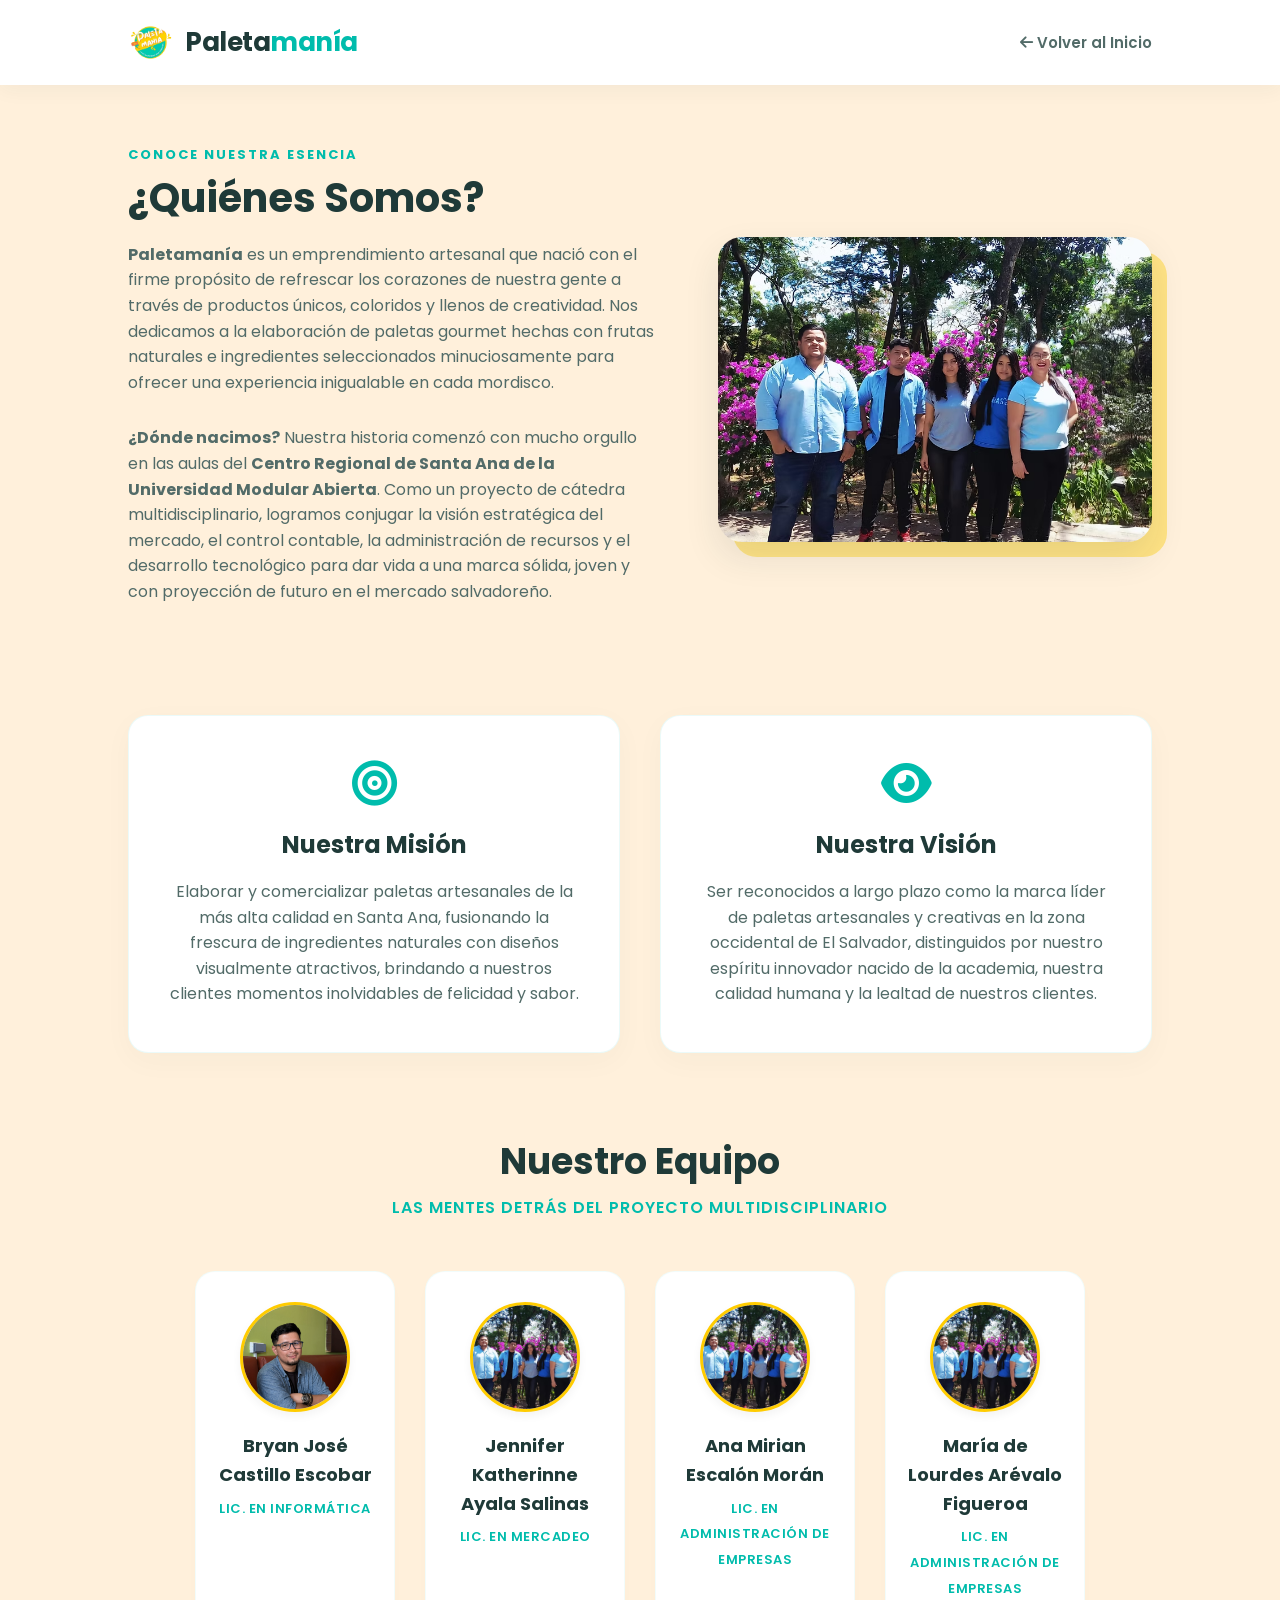
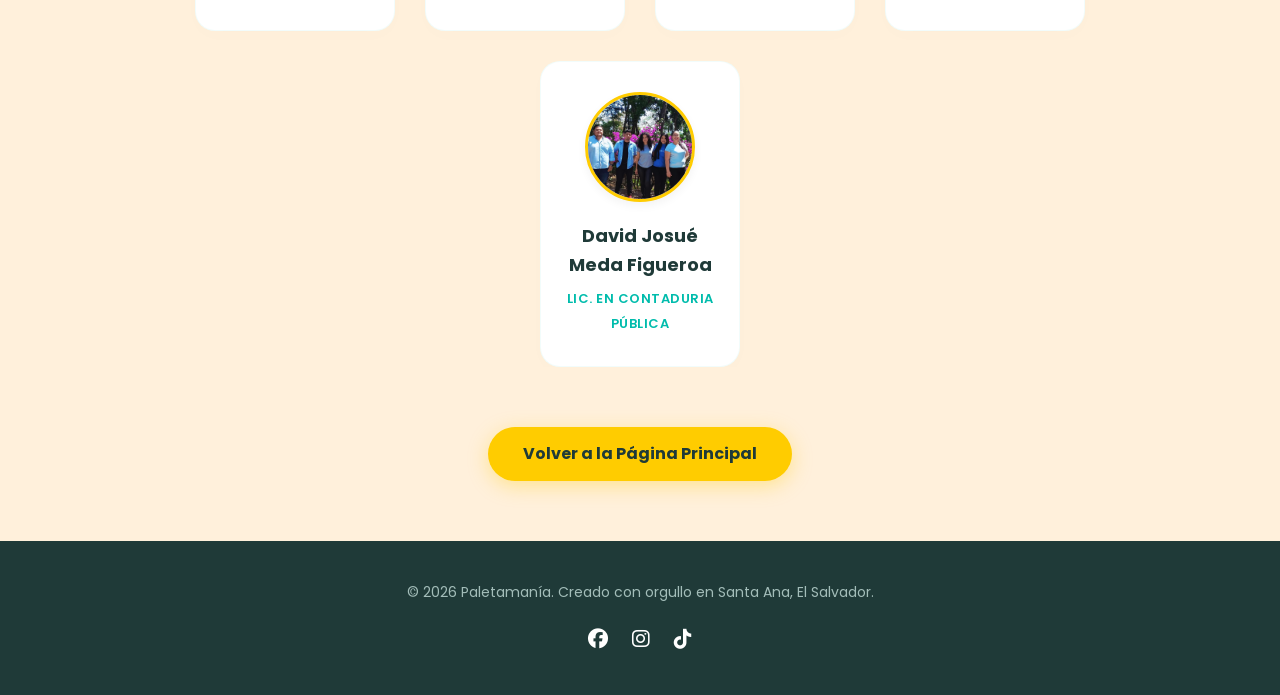
==== nosotros.html @ a0f59397 "Update nosotros.html" ====
<!DOCTYPE html>
<html lang="es">
<head>
    <meta charset="UTF-8">
    <meta name="viewport" content="width=device-width, initial-scale=1.0">
    <title>Quiénes Somos | Paletamanía</title>
    
    <link rel="stylesheet" href="css/estilo.css">
    
    <link rel="stylesheet" href="https://cdnjs.cloudflare.com/ajax/libs/font-awesome/6.4.0/css/all.min.css">
    
    <link href="https://fonts.googleapis.com/css2?family=Poppins:wght@300;400;600;700&display=swap" rel="stylesheet">

    <style>
        .espacio-superior {
            padding-top: 40px;
        }
        .seccion-interna {
            padding: 60px 10%;
        }
        .bloque-historia {
            display: flex;
            align-items: center;
            justify-content: space-between;
            gap: 60px;
            max-width: 1200px;
            margin: 0 auto 80px auto;
        }
        .contenedor-mision-vision {
            display: grid;
            grid-template-columns: repeat(auto-fit, minmax(320px, 1fr));
            gap: 40px;
            margin-bottom: 80px;
        }
        .tarjeta-mv {
            background-color: var(--tarjetas-bg);
            padding: 45px 35px;
            border-radius: 20px;
            text-align: center;
            border: 1px solid rgba(0, 188, 172, 0.08);
            box-shadow: 0 8px 30px rgba(31, 58, 56, 0.03);
        }
        .tarjeta-mv i {
            font-size: 45px;
            color: var(--principal);
            margin-bottom: 20px;
        }
        .tarjeta-mv h3 {
            font-size: 24px;
            color: var(--texto);
            margin-bottom: 15px;
            font-weight: 700;
        }
        
        /* --- ESTILOS MODIFICADOS: EQUIPO EN UNA SOLA FILA --- */
        .contenedor-equipo {
            display: flex;
            flex-direction: row;
            justify-content: center;
            gap: 30px;
            margin-top: 40px;
            overflow-x: auto;
            flex-wrap: wrap;
        }
        
        .tarjeta-miembro {
            background-color: var(--tarjetas-bg);
            border-radius: 20px;
            padding: 30px 20px;
            text-align: center;
            border: 1px solid rgba(0, 188, 172, 0.05);
            box-shadow: 0 5px 20px rgba(0,0,0,0.01);
            flex: 0 0 auto;
            min-width: 200px;
            width: calc(20% - 24px);
        }
        
        .avatar-miembro {
            width: 110px;
            height: 110px;
            border-radius: 50%;
            background-color: var(--fondo);
            margin: 0 auto 20px auto;
            overflow: hidden;
            display: flex;
            align-items: center;
            justify-content: center;
            border: 3px solid var(--secundario);
            box-shadow: 0 4px 10px rgba(0, 0, 0, 0.05);
        }

        .avatar-miembro img {
            width: 100%;
            height: 100%;
            object-fit: cover;
            display: block;
        }
        
        .tarjeta-miembro h4 {
            font-size: 18px;
            color: var(--texto);
            margin-bottom: 5px;
            font-weight: 700;
        }
        
        .tarjeta-miembro span {
            font-size: 13px;
            color: var(--principal);
            font-weight: 600;
            text-transform: uppercase;
            letter-spacing: 0.5px;
        }
        
        @media (max-width: 1200px) {
            .tarjeta-miembro {
                width: calc(25% - 22.5px);
            }
        }
        
        @media (max-width: 992px) {
            .bloque-historia {
                flex-direction: column-reverse;
                gap: 40px;
            }
            .bloque-historia .nosotros-contenido h2,
            .bloque-historia .descripcion-nosotros {
                text-align: center;
            }
            
            .tarjeta-miembro {
                width: calc(33.333% - 20px);
            }
        }
        
        @media (max-width: 768px) {
            .tarjeta-miembro {
                width: calc(50% - 15px);
            }
        }
        
        @media (max-width: 480px) {
            .tarjeta-miembro {
                width: 100%;
            }
        }
    </style>
</head>
<body>

    <header>
        <div class="logo-contenedor">
            <img src="img/Logo_Helados_y_Paletas_Divertido_Circular_Amarillo__1_-removebg-preview.png" alt="Paletamanía Logo Mini" class="logo-img">
            <span class="logo-texto">Paleta<span>manía</span></span>
        </div>
        
        <nav>
            <a href="index.html"><i class="fa-solid fa-arrow-left"></i> Volver al Inicio</a>
        </nav>
    </header>

    <main class="seccion-interna espacio-superior">
        
        <div class="bloque-historia">
            <div class="nosotros-contenido">
                <p class="subtitulo-izq">Conoce nuestra esencia</p>
                <h2>¿Quiénes Somos?</h2>
                <p class="descripcion-nosotros">
                    <strong>Paletamanía</strong> es un emprendimiento artesanal que nació con el firme propósito de refrescar los corazones de nuestra gente a través de productos únicos, coloridos y llenos de creatividad. Nos dedicamos a la elaboración de paletas gourmet hechas con frutas naturales e ingredientes seleccionados minuciosamente para ofrecer una experiencia inigualable en cada mordisco.
                </p>
                <p class="descripcion-nosotros">
                    <strong>¿Dónde nacimos?</strong> Nuestra historia comenzó con mucho orgullo en las aulas del <strong>Centro Regional de Santa Ana de la Universidad Modular Abierta</strong>. Como un proyecto de cátedra multidisciplinario, logramos conjugar la visión estratégica del mercado, el control contable, la administración de recursos y el desarrollo tecnológico para dar vida a una marca sólida, joven y con proyección de futuro en el mercado salvadoreño.
                </p>
            </div>
            
            <div class="nosotros-imagen-wrapper">
                <div class="decoracion-fondo"></div>
                <img src="img/grupo.png" alt="Equipo Multidisciplinario Paletamanía" class="foto-equipo">
            </div>
        </div>

        <div class="contenedor-mision-vision">
            <div class="tarjeta-mv">
                <i class="fa-solid fa-bullseye"></i>
                <h3>Nuestra Misión</h3>
                <p class="descripcion-nosotros" style="text-align: center; margin-bottom: 0;">
                    Elaborar y comercializar paletas artesanales de la más alta calidad en Santa Ana, fusionando la frescura de ingredientes naturales con diseños visualmente atractivos, brindando a nuestros clientes momentos inolvidables de felicidad y sabor.
                </p>
            </div>

            <div class="tarjeta-mv">
                <i class="fa-solid fa-eye"></i>
                <h3>Nuestra Visión</h3>
                <p class="descripcion-nosotros" style="text-align: center; margin-bottom: 0;">
                    Ser reconocidos a largo plazo como la marca líder de paletas artesanales y creativas en la zona occidental de El Salvador, distinguidos por nuestro espíritu innovador nacido de la academia, nuestra calidad humana y la lealtad de nuestros clientes.
                </p>
            </div>
        </div>

        <section style="margin-bottom: 40px;">
            <h2>Nuestro Equipo</h2>
            <p class="subtitulo">Las mentes detrás del proyecto multidisciplinario</p>

            <div class="contenedor-equipo">
                <div class="tarjeta-miembro">
                    <div class="avatar-miembro">
                        <img src="img/bryan.jpg" alt="Nombre Miembro 1">
                    </div>
                    <h4>Bryan José Castillo Escobar</h4>
                    <span>Lic. en Informática</span>
                </div>

                <div class="tarjeta-miembro">
                    <div class="avatar-miembro">
                       <img src="img/grupo.png" alt="Nombre Miembro 2">
                    </div>
                    <h4>Jennifer Katherinne Ayala Salinas</h4>
                    <span>Lic. en Mercadeo</span>
                </div>

                <div class="tarjeta-miembro">
                    <div class="avatar-miembro">
                        <img src="img/grupo.png" alt="Nombre Miembro 3">
                    </div>
                    <h4>Ana Mirian Escalón Morán</h4>
                    <span>Lic. en Administración de empresas</span>
                </div>

                <div class="tarjeta-miembro">
                    <div class="avatar-miembro">
                      <img src="img/grupo.png" alt="Nombre Miembro 4">
                    </div>
                    <h4>María de Lourdes Arévalo Figueroa</h4>
                    <span>Lic. en Administración de empresas</span>
                </div>

                <div class="tarjeta-miembro">
                    <div class="avatar-miembro">
                        <img src="img/grupo.png" alt="Nombre Miembro 5">
                    </div>
                    <h4>David Josué Meda Figueroa</h4>
                    <span>Lic. en Contaduria pública</span>
                </div>
            </div>
           
        </section>

        <div class="bloque-boton-centrado" style="margin-top: 60px;">
            <a href="index.html" class="btn-principal">Volver a la Página Principal</a>
        </div>

    </main>

    <footer>
        <p>&copy; 2026 Paletamanía. Creado con orgullo en Santa Ana, El Salvador.</p>
        <div class="redes">
            <a href="#"><i class="fa-brands fa-facebook"></i></a>
            <a href="#"><i class="fa-brands fa-instagram"></i></a>
            <a href="#"><i class="fa-brands fa-tiktok"></i></a>
        </div>
    </footer>

</body>
</html>
---- css/estilo.css ----
/* --- Variables de Color y Reset (Inspirado en Logo Helados y Paletas Divertido Circular Amarillo (2).png) --- */
:root {
    --principal: #00bcac;         /* Turquesa/Cian vibrante del logo */
    --principal-oscuro: #009689;  /* Turquesa oscuro para efectos hover */
    --secundario: #ffcc00;        /* Amarillo sol brillante */
    --acentos: #ff7f50;           /* Coral/Salmón del palito de la paleta */
    --fondo: #fff0db;             /* Crema suave para el fondo general */
    --tarjetas-bg: #ffffff;       /* Blanco puro para los contenedores */
    --texto: #1f3a38;             /* Contraste oscuro basado en el verde azulado */
    --texto-suave: #526b68;       /* Tono intermedio para descripciones largas */
}

* {
    margin: 0;
    padding: 0;
    box-sizing: border-box;
    font-family: 'Poppins', sans-serif;
    scroll-behavior: smooth;
}

body {
    background-color: var(--fondo);
    color: var(--texto);
    line-height: 1.6;
}

/* --- Barra de Navegación --- */
header {
    display: flex;
    justify-content: space-between;
    align-items: center;
    padding: 20px 10%;
    background-color: var(--tarjetas-bg);
    position: sticky;
    top: 0;
    z-index: 1000;
    box-shadow: 0 4px 20px rgba(31, 58, 56, 0.05);
}

/* Contenedor del Logo + Texto alineados */
.logo-contenedor {
    display: flex;
    align-items: center;
    gap: 12px;
}

.logo-img {
    height: 45px;
    width: auto;
    display: block;
}

.logo-texto {
    font-size: 26px;
    font-weight: 700;
    color: var(--texto);
    letter-spacing: -0.5px;
}

.logo-texto span {
    color: var(--principal);
}

header nav a {
    margin-left: 25px;
    text-decoration: none;
    color: var(--texto-suave);
    font-weight: 600;
    font-size: 15px;
    transition: color 0.3s ease;
}

header nav a:hover {
    color: var(--principal);
}

/* --- Sección Hero (Centrado, Logo Superior e Imagen de Fondo) --- */
.hero {
    height: 90vh;
    display: flex;
    align-items: center;
    justify-content: center;
    text-align: center;
    padding: 0 20px;
    background: linear-gradient(rgba(0, 0, 0, 0.45), rgba(0, 0, 0, 0.45)), url('../img/paleta1.jpeg') no-repeat center center/cover;
}

.hero-content-centered {
    max-width: 750px;
    display: flex;
    flex-direction: column;
    align-items: center;
    animation: fadeInUp 1s ease-out;
}

.hero-logo-center {
    height: 130px; /* Incrementado ligeramente para lucir los detalles del nuevo círculo */
    width: auto;
    margin-bottom: 25px;
    filter: drop-shadow(0px 6px 12px rgba(0, 0, 0, 0.4));
}

.hero h1 {
    font-size: 52px;
    font-weight: 700;
    line-height: 1.2;
    color: #ffffff;
    margin-bottom: 20px;
    text-shadow: 0 2px 10px rgba(0, 0, 0, 0.4);
}

.hero p {
    font-size: 19px;
    color: #f5f5f5;
    margin-bottom: 35px;
    text-shadow: 0 1px 5px rgba(0, 0, 0, 0.4);
}

.btn-principal {
    display: inline-block;
    padding: 14px 35px;
    background-color: var(--secundario); /* El amarillo del logo resalta excelentemente como botón de acción */
    color: var(--texto);
    text-decoration: none;
    border-radius: 30px;
    font-weight: 700;
    box-shadow: 0 5px 20px rgba(255, 204, 0, 0.35);
    transition: all 0.3s ease;
}

.btn-principal:hover {
    background-color: var(--principal);
    color: #ffffff;
    transform: translateY(-3px);
    box-shadow: 0 8px 25px rgba(0, 188, 172, 0.4);
}

/* Animación para el Hero */
@keyframes fadeInUp {
    from {
        opacity: 0;
        transform: translateY(20px);
    }
    to {
        opacity: 1;
        transform: translateY(0);
    }
}

/* --- Títulos Globales --- */
h2 {
    text-align: center;
    font-size: 36px;
    color: var(--texto);
    margin-bottom: 5px;
    font-weight: 700;
}

.subtitulo {
    text-align: center;
    color: var(--principal);
    font-weight: 600;
    font-size: 16px;
    text-transform: uppercase;
    letter-spacing: 1px;
    margin-bottom: 50px;
}

/* --- Sección Beneficios (Creamos Historias - Con Imágenes) --- */
.beneficios {
    padding: 80px 10%;
    background-color: var(--tarjetas-bg);
}

.contenedor-tarjetas {
    display: grid;
    grid-template-columns: repeat(auto-fit, minmax(280px, 1fr));
    gap: 30px;
}

.tarjeta-beneficio {
    background-color: var(--fondo);
    padding: 40px 30px;
    border-radius: 20px;
    text-align: center;
    transition: transform 0.3s ease, box-shadow 0.3s ease;
    border: 1px solid rgba(0, 188, 172, 0.08);
    display: flex;
    flex-direction: column;
    align-items: center;
}

.tarjeta-beneficio:hover {
    transform: translateY(-10px);
    box-shadow: 0 15px 35px rgba(31, 58, 56, 0.08);
}

/* Contenedor circular para la imagen del beneficio */
.beneficio-img-wrapper {
    width: 95px;
    height: 95px;
    border-radius: 50%;
    overflow: hidden;
    margin-bottom: 20px;
    border: 3px solid var(--secundario); /* Enmarcado con el amarillo sol del logo */
    box-shadow: 0 4px 10px rgba(0, 0, 0, 0.05);
}

/* Estilo interno de la foto */
.beneficio-img {
    width: 100%;
    height: 100%;
    object-fit: cover;
    display: block;
}

.tarjeta-beneficio h3 {
    font-size: 20px;
    margin-bottom: 15px;
    color: var(--texto);
    font-weight: 700;
}

.tarjeta-beneficio p {
    color: var(--texto-suave);
    font-size: 14px;
    line-height: 1.6;
}

/* --- Sección Catálogo (Nuestras Delicias) --- */
.catalogo {
    padding: 80px 10%;
}

.contenedor-sabores {
    display: grid;
    grid-template-columns: repeat(auto-fit, minmax(280px, 1fr));
    gap: 30px;
    margin-top: 40px;
}

.sabor-card {
    background: var(--tarjetas-bg);
    border-radius: 20px;
    overflow: hidden;
    box-shadow: 0 5px 20px rgba(0, 0, 0, 0.02);
    transition: transform 0.3s ease, box-shadow 0.3s ease;
    border: 1px solid rgba(0, 0, 0, 0.02);
    display: flex;
    flex-direction: column;
}

.sabor-card:hover {
    transform: scale(1.03);
    box-shadow: 0 12px 30px rgba(0, 188, 172, 0.15);
}

.sabor-img-placeholder {
    height: 200px;
    display: flex;
    align-items: center;
    justify-content: center;
    font-size: 64px;
    border-bottom: 1px solid rgba(0, 0, 0, 0.02);
}

.sabor-info {
    padding: 25px;
    text-align: center;
}

.sabor-info h3 {
    font-size: 20px;
    color: var(--texto);
    margin-bottom: 10px;
    font-weight: 700;
}

.sabor-info p {
    color: var(--texto-suave);
    font-size: 14px;
    line-height: 1.5;
}

/* --- Sección Sobre Nosotros (Texto Izquierda, Foto Derecha e Imagen de Fondo) --- */
.sobre-nosotros {
    padding: 100px 10%;
    position: relative;
    overflow: hidden;
    background: linear-gradient(rgba(255, 240, 219, 0.9), rgba(255, 240, 219, 0.9)), url('../img/grupo.png') no-repeat center center/cover;
    display: flex;
    flex-direction: column;
    align-items: center;
}

.nosotros-contenedor-flex {
    display: flex;
    align-items: center;
    justify-content: space-between;
    gap: 60px;
    max-width: 1200px;
    margin: 0 auto;
    width: 100%;
}

.nosotros-contenido {
    flex: 1.1;
    text-align: left;
}

.subtitulo-izq {
    color: var(--principal);
    font-weight: 700;
    font-size: 13px;
    text-transform: uppercase;
    letter-spacing: 2px;
    margin-bottom: 8px;
    display: block;
    text-align: left;
}

.nosotros-contenido h2 {
    text-align: left;
    font-size: 40px;
    font-weight: 700;
    color: var(--texto);
    margin-bottom: 20px;
    line-height: 1.2;
}

.descripcion-nosotros {
    color: var(--texto-suave);
    font-size: 16px;
    margin-bottom: 30px;
    text-align: left;
}

/* Rejilla de Disciplinas */
.disciplinas-grid {
    display: grid;
    grid-template-columns: repeat(2, 1fr);
    gap: 15px;
    justify-content: start;
}

.disciplina-tag {
    display: flex;
    align-items: center;
    gap: 12px;
    background-color: var(--tarjetas-bg);
    padding: 14px 20px;
    border-radius: 12px;
    border: 1px solid rgba(0, 188, 172, 0.1);
    box-shadow: 0 4px 15px rgba(0, 0, 0, 0.02);
    transition: all 0.3s ease;
}

.disciplina-tag:hover {
    transform: translateX(5px);
    box-shadow: 0 5px 15px rgba(0, 188, 172, 0.15);
    border-color: var(--principal);
}

.disciplina-tag i {
    font-size: 18px;
    color: var(--principal);
}

.disciplina-tag span {
    font-weight: 600;
    font-size: 14px;
    color: var(--texto);
}

/* Contenedor de Imagen de Equipo */
.nosotros-imagen-wrapper {
    flex: 0.9;
    position: relative;
    display: flex;
    justify-content: center;
    align-items: center;
}

.decoracion-fondo {
    position: absolute;
    width: 100%;
    height: 100%;
    background-color: var(--secundario);
    border-radius: 24px;
    top: 15px;
    left: 15px;
    z-index: 1;
    opacity: 0.4;
}

.foto-equipo {
    width: 100%;
    max-height: 420px;
    object-fit: cover;
    border-radius: 24px;
    position: relative;
    z-index: 2;
    box-shadow: 0 15px 35px rgba(31, 58, 56, 0.1);
    transition: transform 0.4s ease;
}

.nosotros-imagen-wrapper:hover .foto-equipo {
    transform: translateY(-5px);
}

/* --- ESTILOS PARA EL BOTÓN CENTRADO EN LA SECCIÓN SOBRE NOSOTROS --- */
.bloque-boton-centrado {
    width: 100%;
    text-align: center;
    margin-top: 50px;
    position: relative;
    z-index: 10;
}

/* --- Footer --- */
footer {
    background-color: var(--texto); /* Fondo ultra oscuro sofisticado */
    color: #ffffff;
    text-align: center;
    padding: 40px 10%;
}

footer p {
    font-size: 14px;
    color: #a3bdb9;
    margin-bottom: 20px;
}

footer .redes a {
    color: #ffffff;
    font-size: 20px;
    margin: 0 10px;
    transition: all 0.3s ease;
    display: inline-block;
}

footer .redes a:hover {
    color: var(--secundario);
    transform: scale(1.2);
}

/* --- Adaptabilidad Móvil (Responsive) --- */
@media (max-width: 992px) {
    header {
        flex-direction: column;
        padding: 15px;
    }
    header nav {
        margin-top: 15px;
    }
    header nav a {
        margin: 0 10px;
        font-size: 14px;
    }
    .hero {
        height: auto;
        padding: 120px 20px;
    }
    .hero h1 {
        font-size: 36px;
    }
    .hero p {
        font-size: 16px;
    }
    .hero-logo-center {
        height: 100px;
    }
    .nosotros-contenedor-flex {
        flex-direction: column-reverse;
        gap: 40px;
    }
    .nosotros-contenido h2,
    .subtitulo-izq,
    .descripcion-nosotros {
        text-align: center;
    }
    .disciplinas-grid {
        grid-template-columns: 1fr;
    }
    .decoracion-fondo {
        display: none;
    }
    
    /* Estilos del botón centrado en versión móvil */
    .bloque-boton-centrado {
        margin-top: 40px;
    }
}
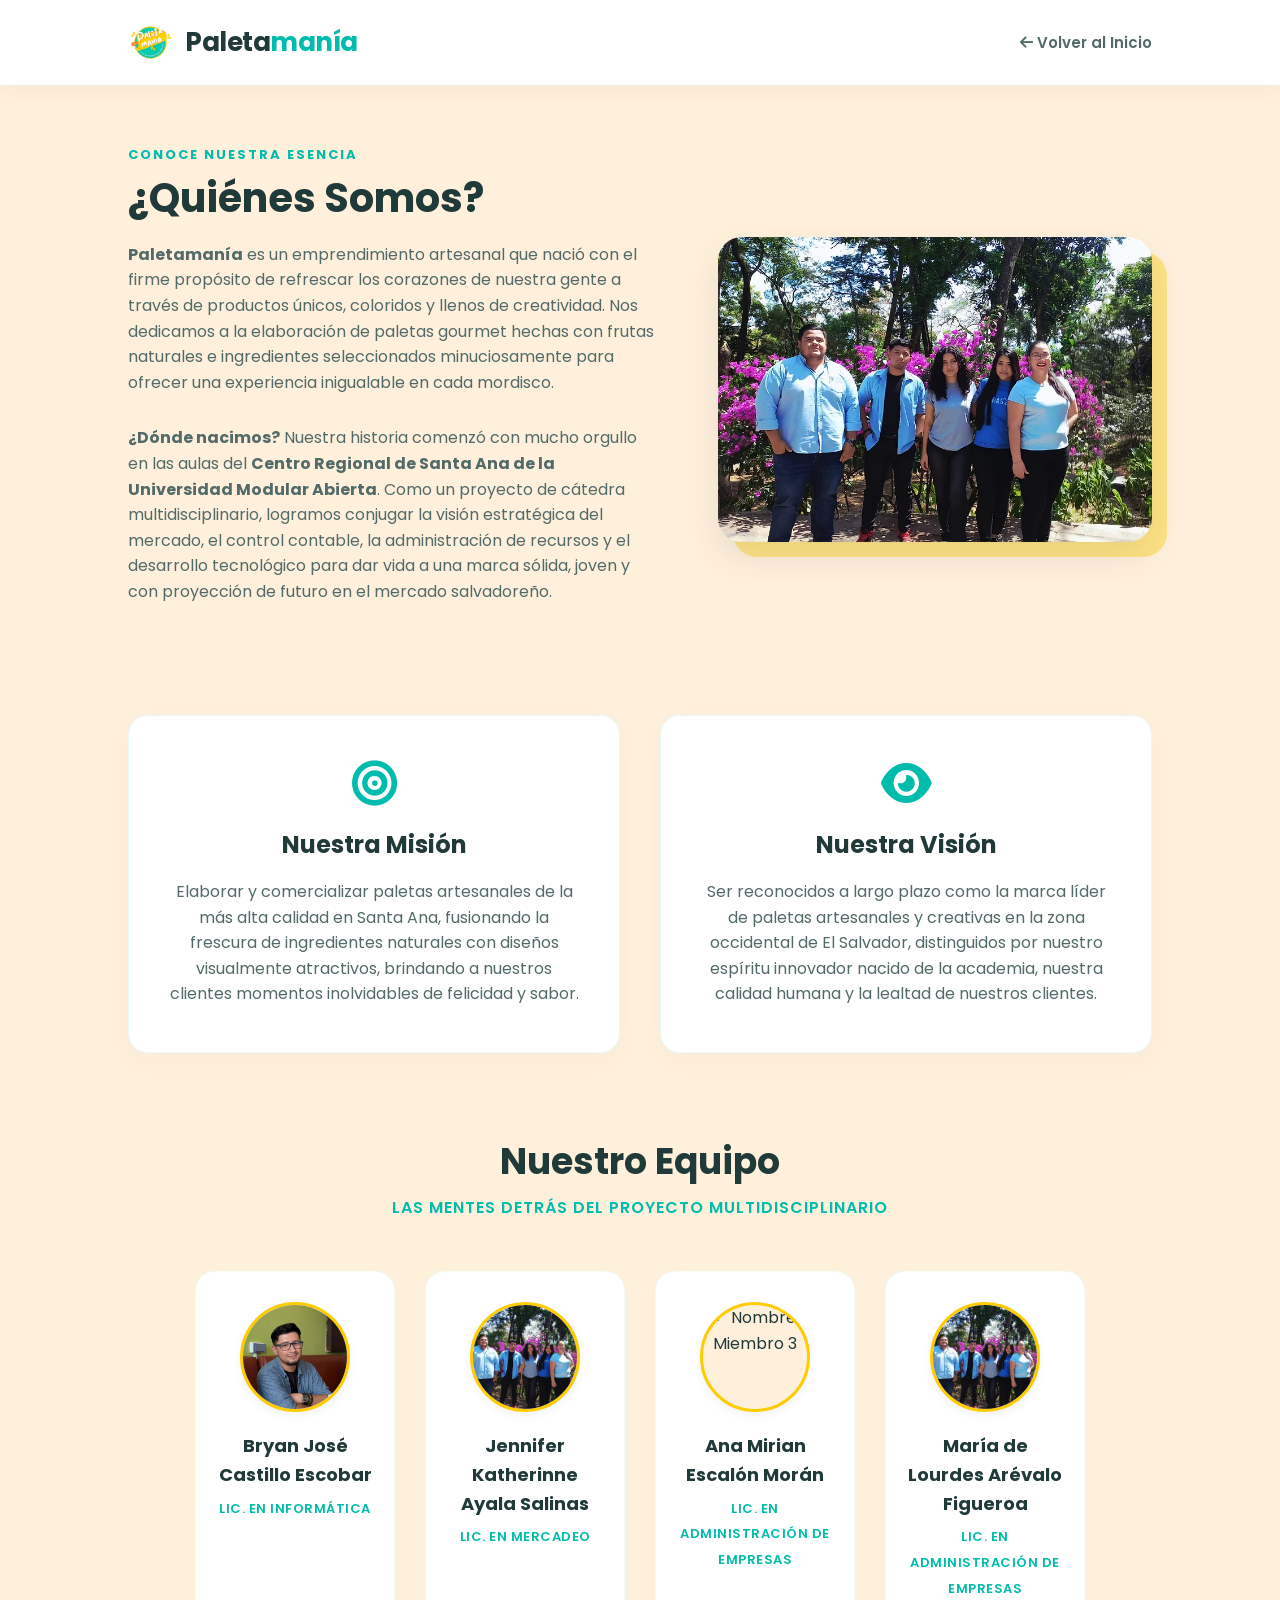
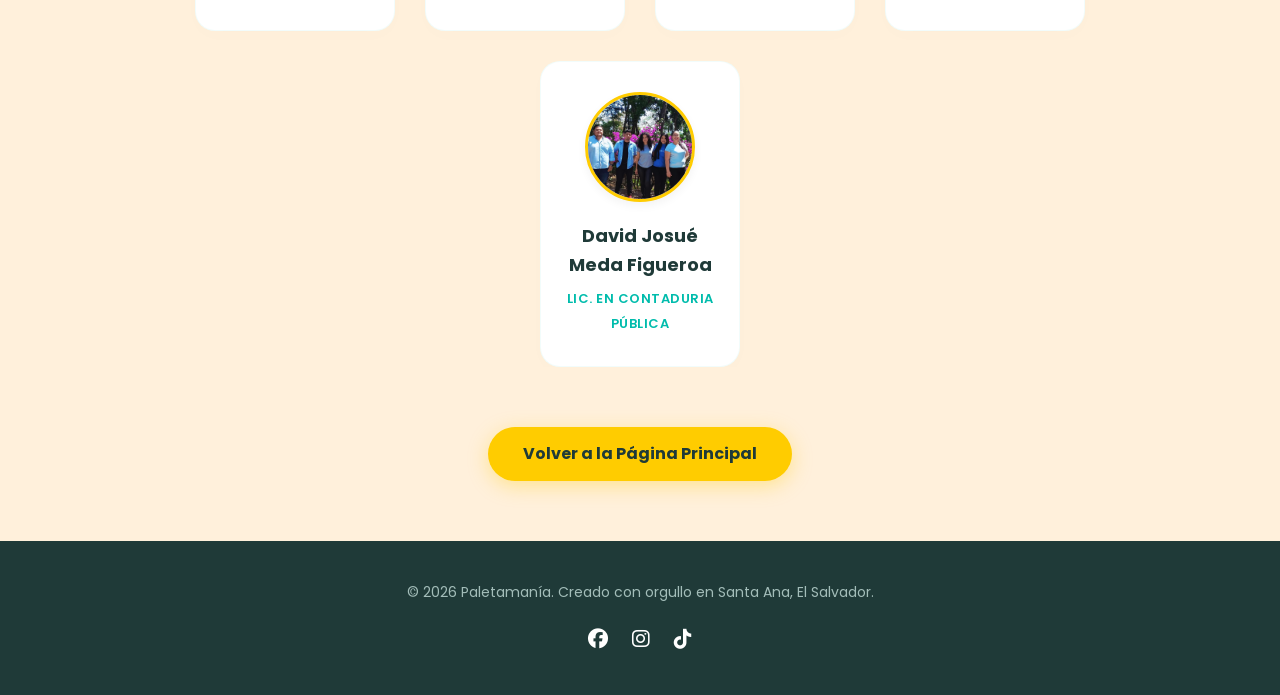
==== commit 919eaa5e: "Update nosotros.html" ====
--- a/nosotros.html
+++ b/nosotros.html
@@ -219,7 +219,7 @@
 
                 <div class="tarjeta-miembro">
                     <div class="avatar-miembro">
-                        <img src="img/grupo.png" alt="Nombre Miembro 3">
+                        <img src="img/mirian.png" alt="Nombre Miembro 3">
                     </div>
                     <h4>Ana Mirian Escalón Morán</h4>
                     <span>Lic. en Administración de empresas</span>
--- a/css/estilo.css
+++ b/css/estilo.css
@@ -94,7 +94,7 @@
 }
 
 .hero-logo-center {
-    height: 130px; /* Incrementado ligeramente para lucir los detalles del nuevo círculo */
+    height: 130px;
     width: auto;
     margin-bottom: 25px;
     filter: drop-shadow(0px 6px 12px rgba(0, 0, 0, 0.4));
@@ -119,7 +119,7 @@
 .btn-principal {
     display: inline-block;
     padding: 14px 35px;
-    background-color: var(--secundario); /* El amarillo del logo resalta excelentemente como botón de acción */
+    background-color: var(--secundario);
     color: var(--texto);
     text-decoration: none;
     border-radius: 30px;
@@ -202,7 +202,7 @@
     border-radius: 50%;
     overflow: hidden;
     margin-bottom: 20px;
-    border: 3px solid var(--secundario); /* Enmarcado con el amarillo sol del logo */
+    border: 3px solid var(--secundario);
     box-shadow: 0 4px 10px rgba(0, 0, 0, 0.05);
 }
 
@@ -417,9 +417,177 @@
     z-index: 10;
 }
 
+/* --- SECCIÓN RESEÑAS DINÁMICAS --- */
+.reseñas-container {
+    padding: 80px 10%;
+    background-color: var(--fondo);
+}
+
+.grid-reseñas {
+    display: grid;
+    grid-template-columns: repeat(auto-fit, minmax(300px, 1fr));
+    gap: 25px;
+    margin-bottom: 50px;
+}
+
+.tarjeta-comentario {
+    background-color: var(--tarjetas-bg);
+    padding: 30px;
+    border-radius: 20px;
+    box-shadow: 0 5px 20px rgba(31, 58, 56, 0.03);
+    border: 1px solid rgba(0, 188, 172, 0.05);
+    position: relative;
+    animation: fadeInUp 0.5s ease;
+}
+
+.tarjeta-comentario h4 {
+    color: var(--texto);
+    font-size: 16px;
+    font-weight: 700;
+    margin-bottom: 5px;
+}
+
+.estrellas-comentario {
+    color: var(--secundario);
+    font-size: 14px;
+    margin-bottom: 15px;
+}
+
+.texto-comentario {
+    color: var(--texto-suave);
+    font-size: 14px;
+    line-height: 1.6;
+    font-style: italic;
+}
+
+.cargando-texto {
+    grid-column: 1 / -1;
+    text-align: center;
+    color: var(--texto-suave);
+    font-weight: 600;
+}
+
+/* Formulario de reseñas */
+.formulario-reseña-box {
+    max-width: 600px;
+    margin: 0 auto;
+    background-color: var(--tarjetas-bg);
+    padding: 40px;
+    border-radius: 24px;
+    box-shadow: 0 10px 30px rgba(31, 58, 56, 0.05);
+    border: 1px solid rgba(0, 188, 172, 0.1);
+}
+
+.formulario-reseña-box h3 {
+    text-align: center;
+    font-size: 20px;
+    color: var(--texto);
+    margin-bottom: 25px;
+    font-weight: 700;
+}
+
+.input-grupo {
+    margin-bottom: 20px;
+}
+
+.input-grupo label {
+    display: block;
+    margin-bottom: 8px;
+    color: var(--texto);
+    font-weight: 500;
+    font-size: 14px;
+}
+
+.input-grupo input, 
+.input-grupo select, 
+.input-grupo textarea {
+    width: 100%;
+    padding: 12px 18px;
+    border: 2px solid var(--fondo);
+    background-color: var(--fondo);
+    border-radius: 12px;
+    font-family: inherit;
+    font-size: 14px;
+    color: var(--texto);
+    outline: none;
+    transition: all 0.3s ease;
+}
+
+.input-grupo input:focus, 
+.input-grupo select:focus, 
+.input-grupo textarea:focus {
+    border-color: var(--principal);
+    background-color: #ffffff;
+}
+
+/* --- Sección de Contacto --- */
+.contacto-container {
+    padding: 80px 10%;
+    background-color: var(--tarjetas-bg);
+}
+
+.contacto-flex {
+    display: flex;
+    justify-content: space-between;
+    align-items: center;
+    gap: 60px;
+    max-width: 1200px;
+    margin: 0 auto;
+}
+
+.contacto-info {
+    flex: 1;
+}
+
+.contacto-info h3 {
+    font-size: 24px;
+    color: var(--texto);
+    margin-bottom: 20px;
+    font-weight: 700;
+}
+
+.contacto-descripcion {
+    color: var(--texto-suave);
+    font-size: 15px;
+    margin-bottom: 30px;
+    line-height: 1.6;
+}
+
+.info-detalles {
+    display: flex;
+    flex-direction: column;
+    gap: 15px;
+}
+
+.info-item {
+    display: flex;
+    align-items: center;
+    gap: 15px;
+}
+
+.info-item i {
+    font-size: 20px;
+    color: var(--principal);
+    width: 25px;
+}
+
+.info-item span {
+    font-weight: 600;
+    color: var(--texto);
+    font-size: 15px;
+}
+
+.formulario-contacto-box {
+    flex: 1;
+    background-color: var(--fondo);
+    padding: 40px;
+    border-radius: 24px;
+    box-shadow: 0 10px 30px rgba(31, 58, 56, 0.02);
+}
+
 /* --- Footer --- */
 footer {
-    background-color: var(--texto); /* Fondo ultra oscuro sofisticado */
+    background-color: var(--texto);
     color: #ffffff;
     text-align: center;
     padding: 40px 10%;
@@ -486,8 +654,51 @@
         display: none;
     }
     
-    /* Estilos del botón centrado en versión móvil */
     .bloque-boton-centrado {
         margin-top: 40px;
     }
-}
+    
+    /* Estilos responsive para reseñas */
+    .reseñas-container {
+        padding: 60px 5%;
+    }
+    
+    .grid-reseñas {
+        grid-template-columns: 1fr;
+        gap: 20px;
+    }
+    
+    .formulario-reseña-box {
+        padding: 30px 20px;
+        margin: 0 10px;
+    }
+}
+
+@media (max-width: 768px) {
+    .contacto-flex {
+        flex-direction: column;
+        gap: 40px;
+    }
+    .contacto-info, 
+    .formulario-contacto-box {
+        width: 100%;
+    }
+    .contacto-info h3, 
+    .contacto-descripcion {
+        text-align: center;
+    }
+}
+
+@media (max-width: 480px) {
+    .reseñas-container {
+        padding: 40px 5%;
+    }
+    
+    .formulario-reseña-box {
+        padding: 25px 15px;
+    }
+    
+    .tarjeta-comentario {
+        padding: 20px;
+    }
+}
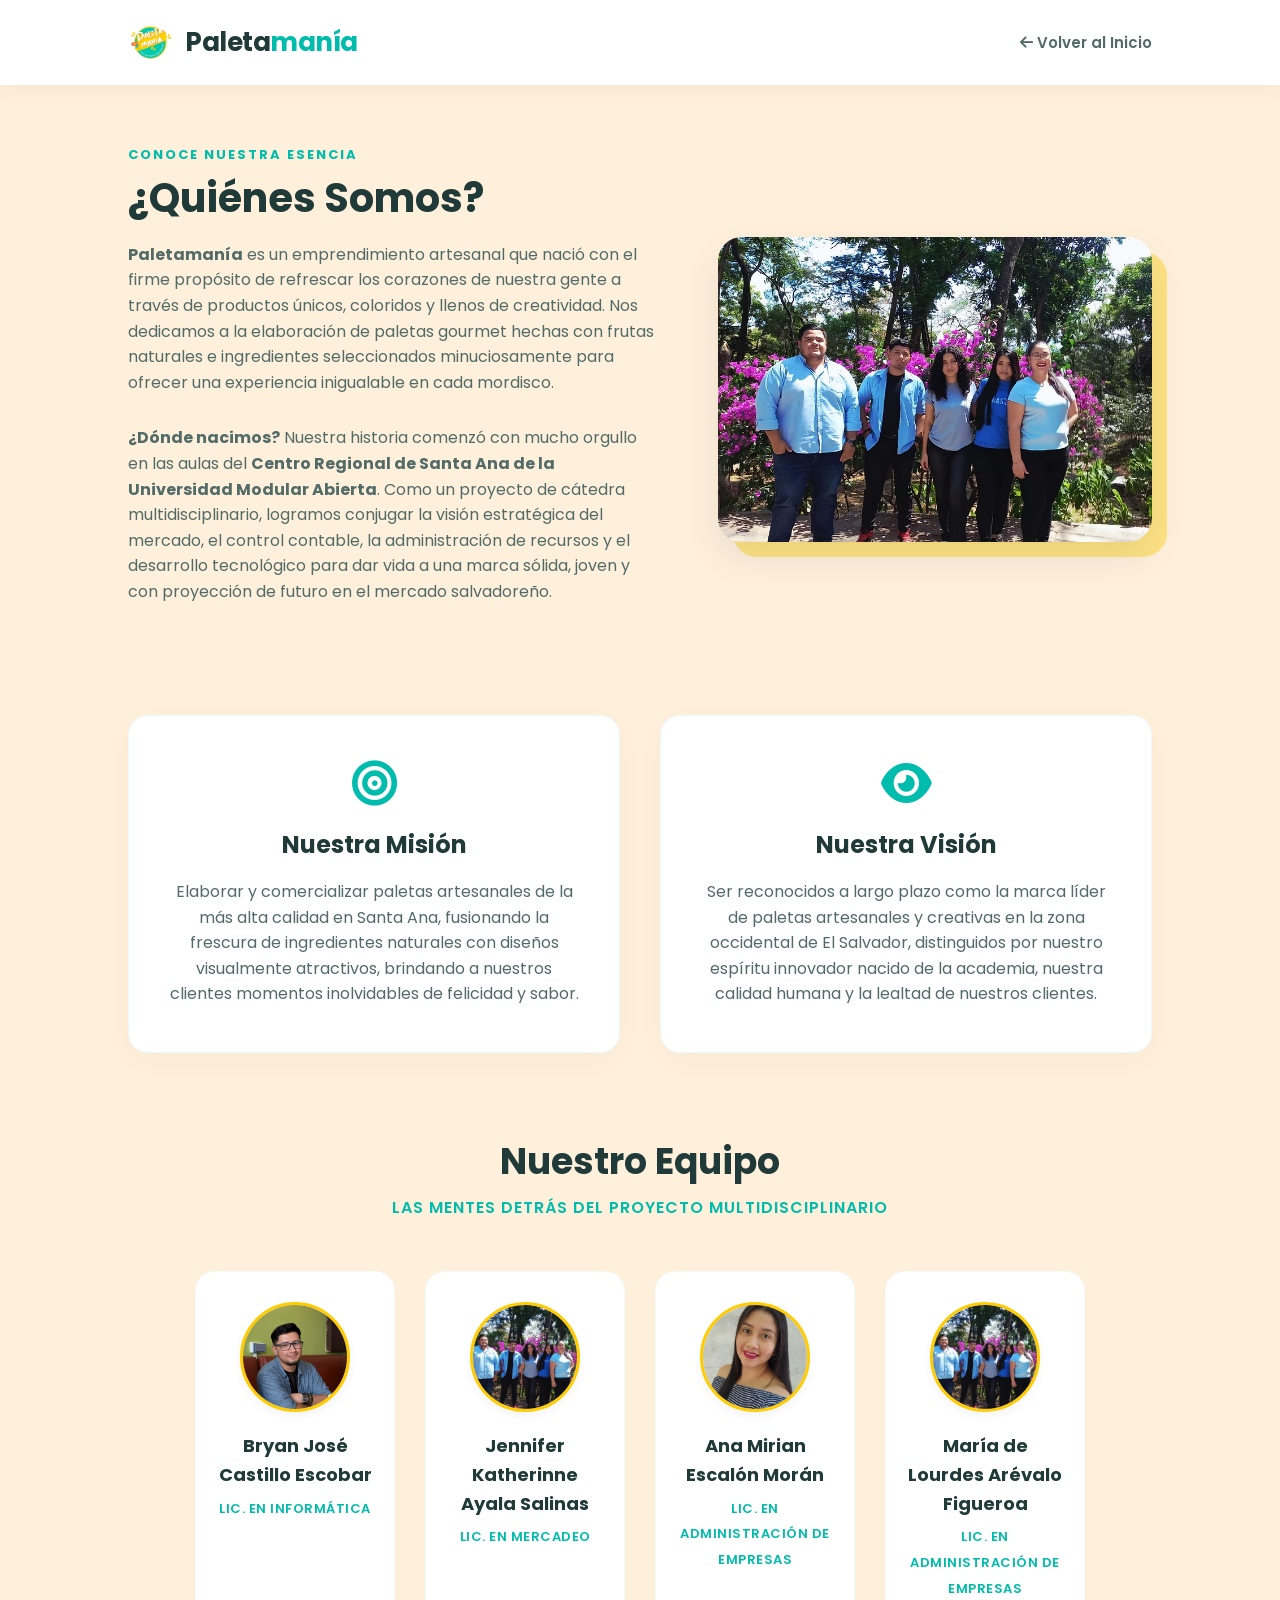
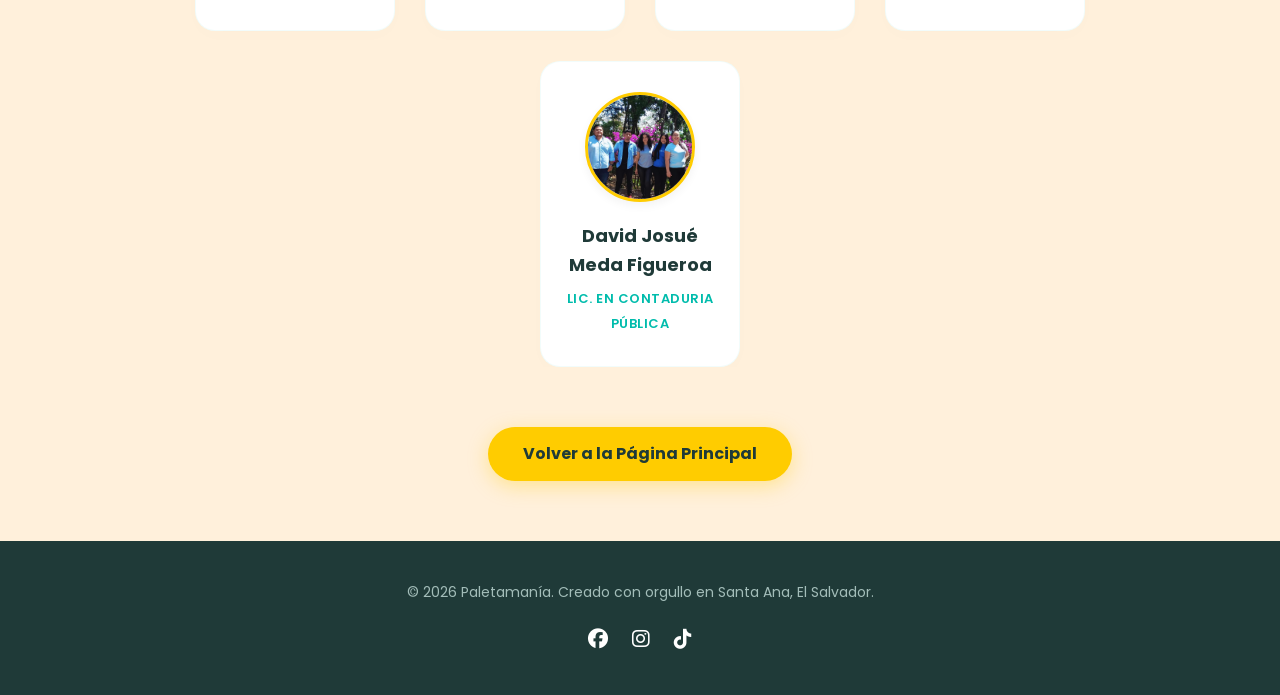
==== commit 520d57d4: "Update nosotros.html" ====
--- a/nosotros.html
+++ b/nosotros.html
@@ -219,7 +219,7 @@
 
                 <div class="tarjeta-miembro">
                     <div class="avatar-miembro">
-                        <img src="img/mirian.png" alt="Nombre Miembro 3">
+                        <img src="img/mirian.jpg" alt="Nombre Miembro 3">
                     </div>
                     <h4>Ana Mirian Escalón Morán</h4>
                     <span>Lic. en Administración de empresas</span>
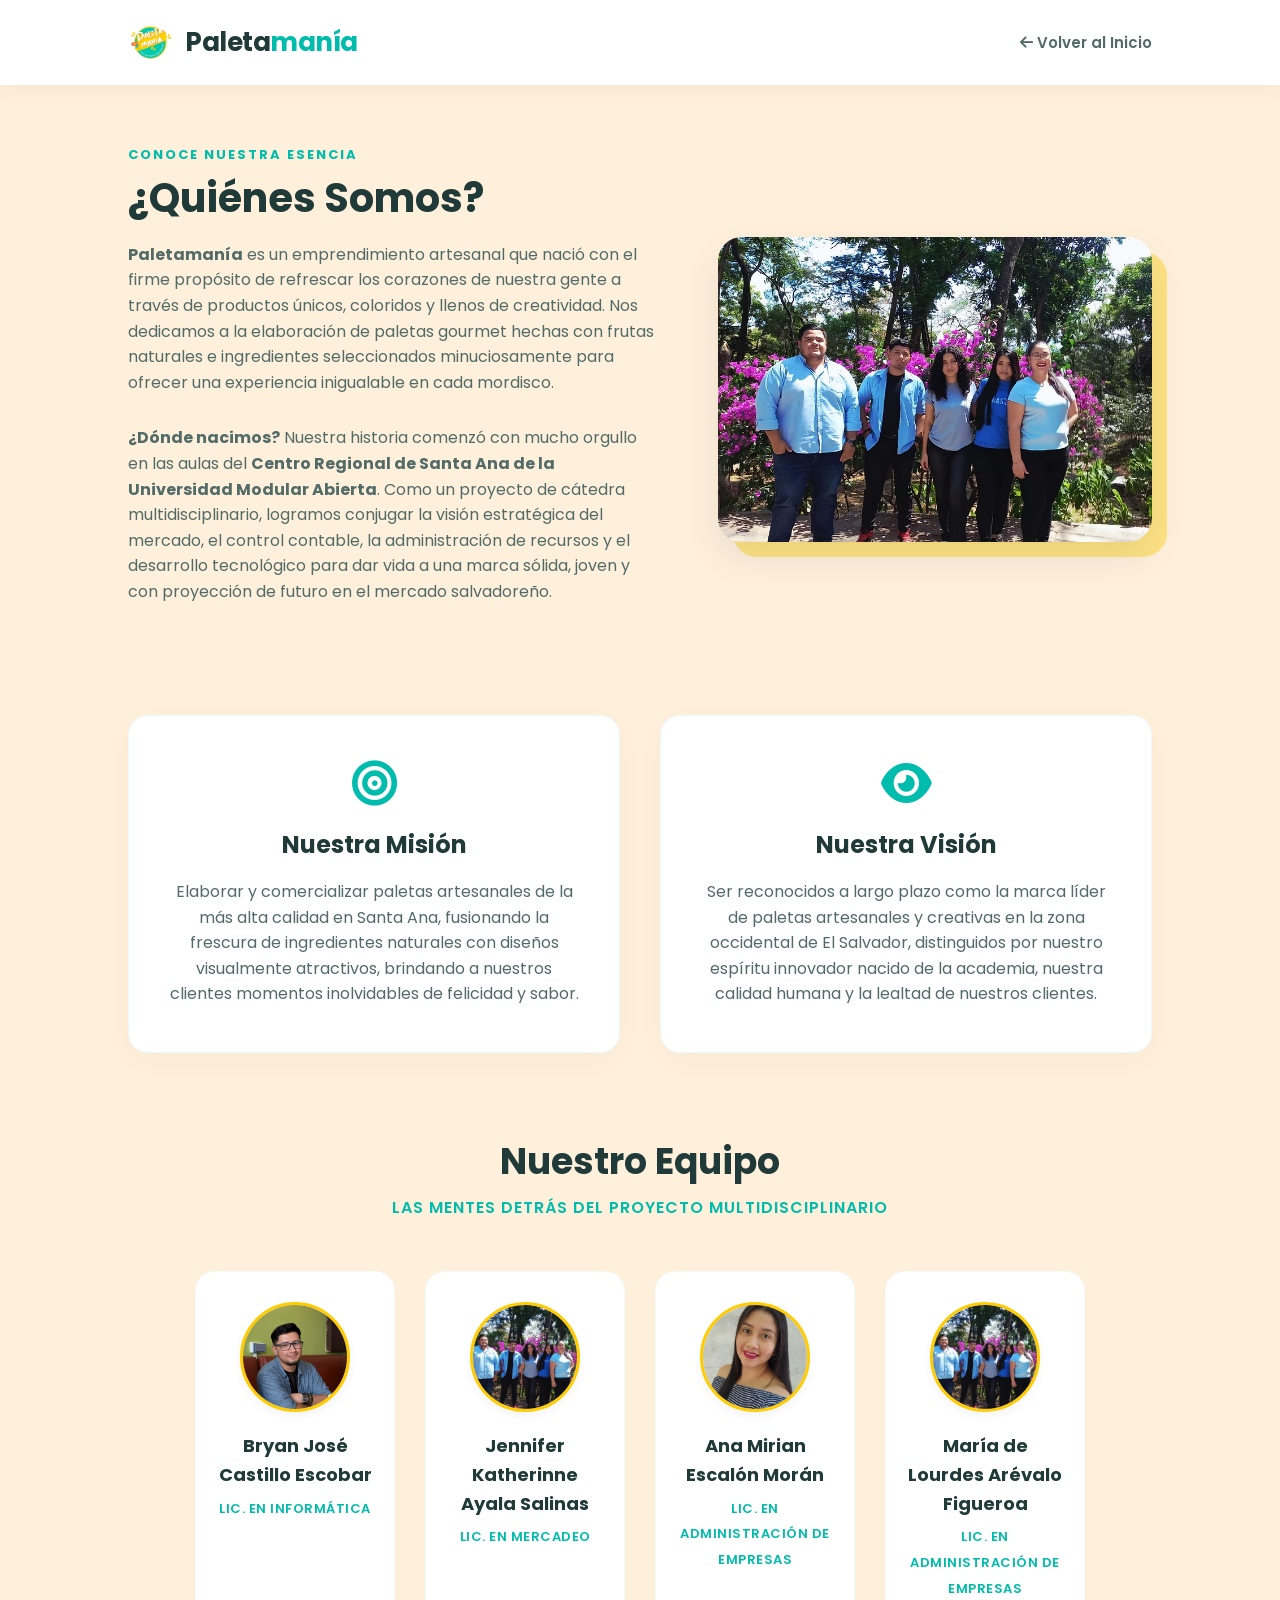
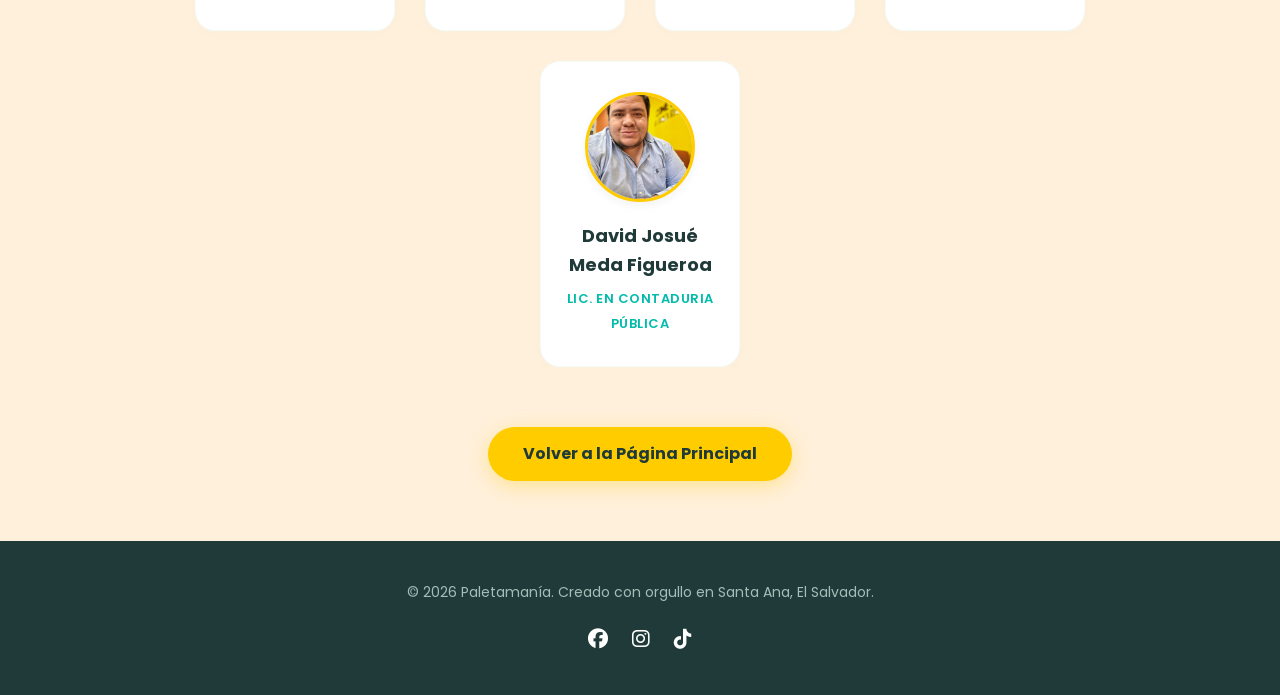
==== commit 3321abdb: "Update nosotros.html" ====
--- a/nosotros.html
+++ b/nosotros.html
@@ -235,7 +235,7 @@
 
                 <div class="tarjeta-miembro">
                     <div class="avatar-miembro">
-                        <img src="img/grupo.png" alt="Nombre Miembro 5">
+                        <img src="img/david.jpg" alt="Nombre Miembro 5">
                     </div>
                     <h4>David Josué Meda Figueroa</h4>
                     <span>Lic. en Contaduria pública</span>
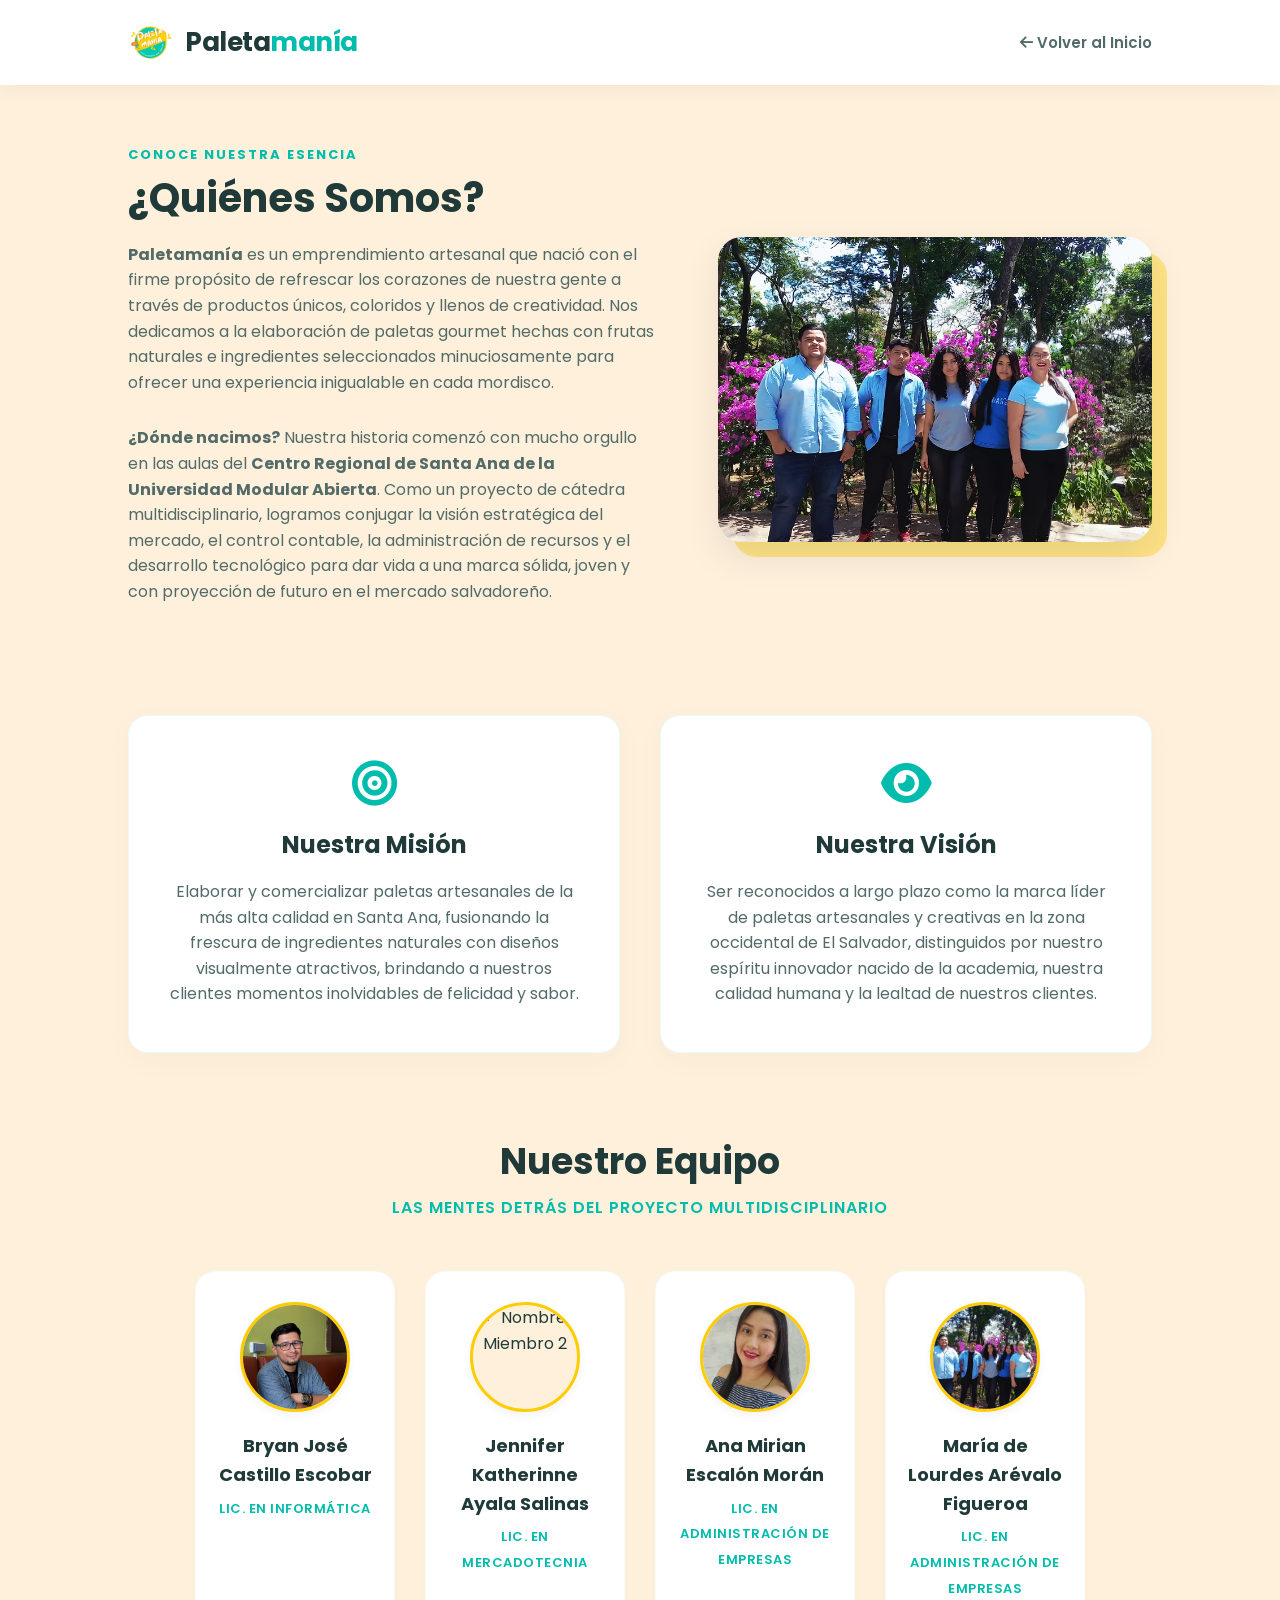
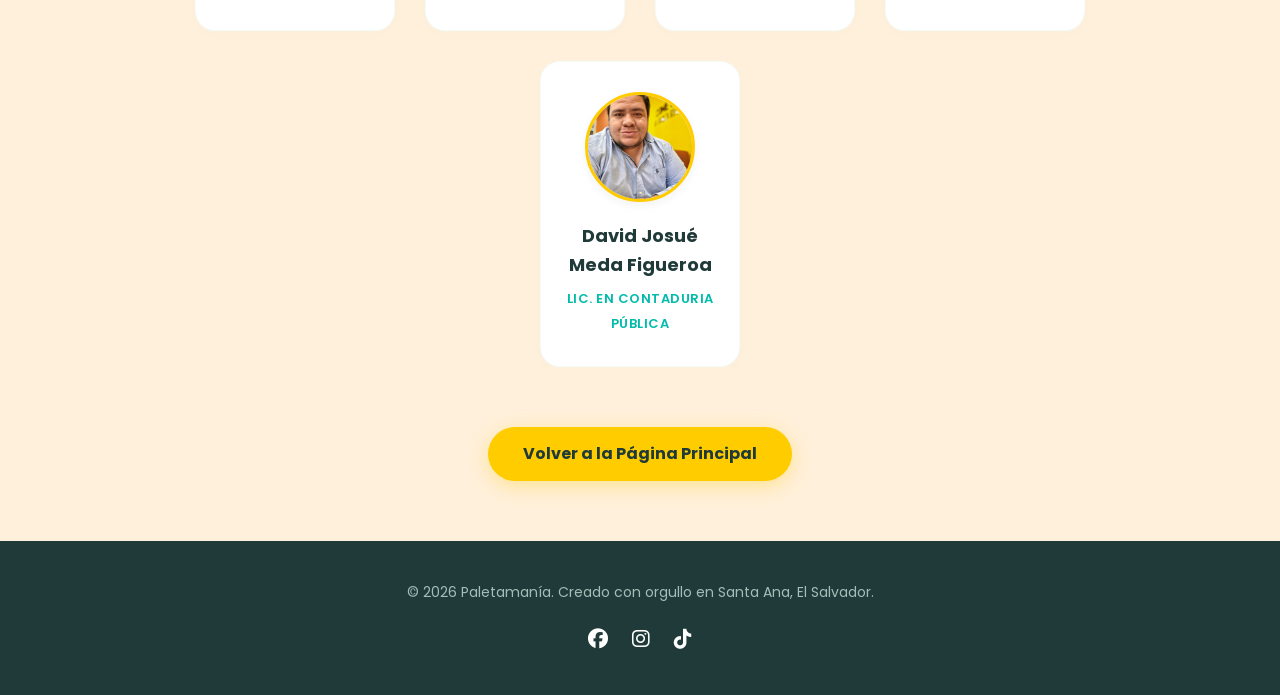
==== commit 2f332a44: "Update nosotros.html" ====
--- a/nosotros.html
+++ b/nosotros.html
@@ -211,10 +211,10 @@
 
                 <div class="tarjeta-miembro">
                     <div class="avatar-miembro">
-                       <img src="img/grupo.png" alt="Nombre Miembro 2">
+                       <img srcmultidKat.jpg" alt="Nombre Miembro 2">
                     </div>
                     <h4>Jennifer Katherinne Ayala Salinas</h4>
-                    <span>Lic. en Mercadeo</span>
+                    <span>Lic. en Mercadotecnia</span>
                 </div>
 
                 <div class="tarjeta-miembro">
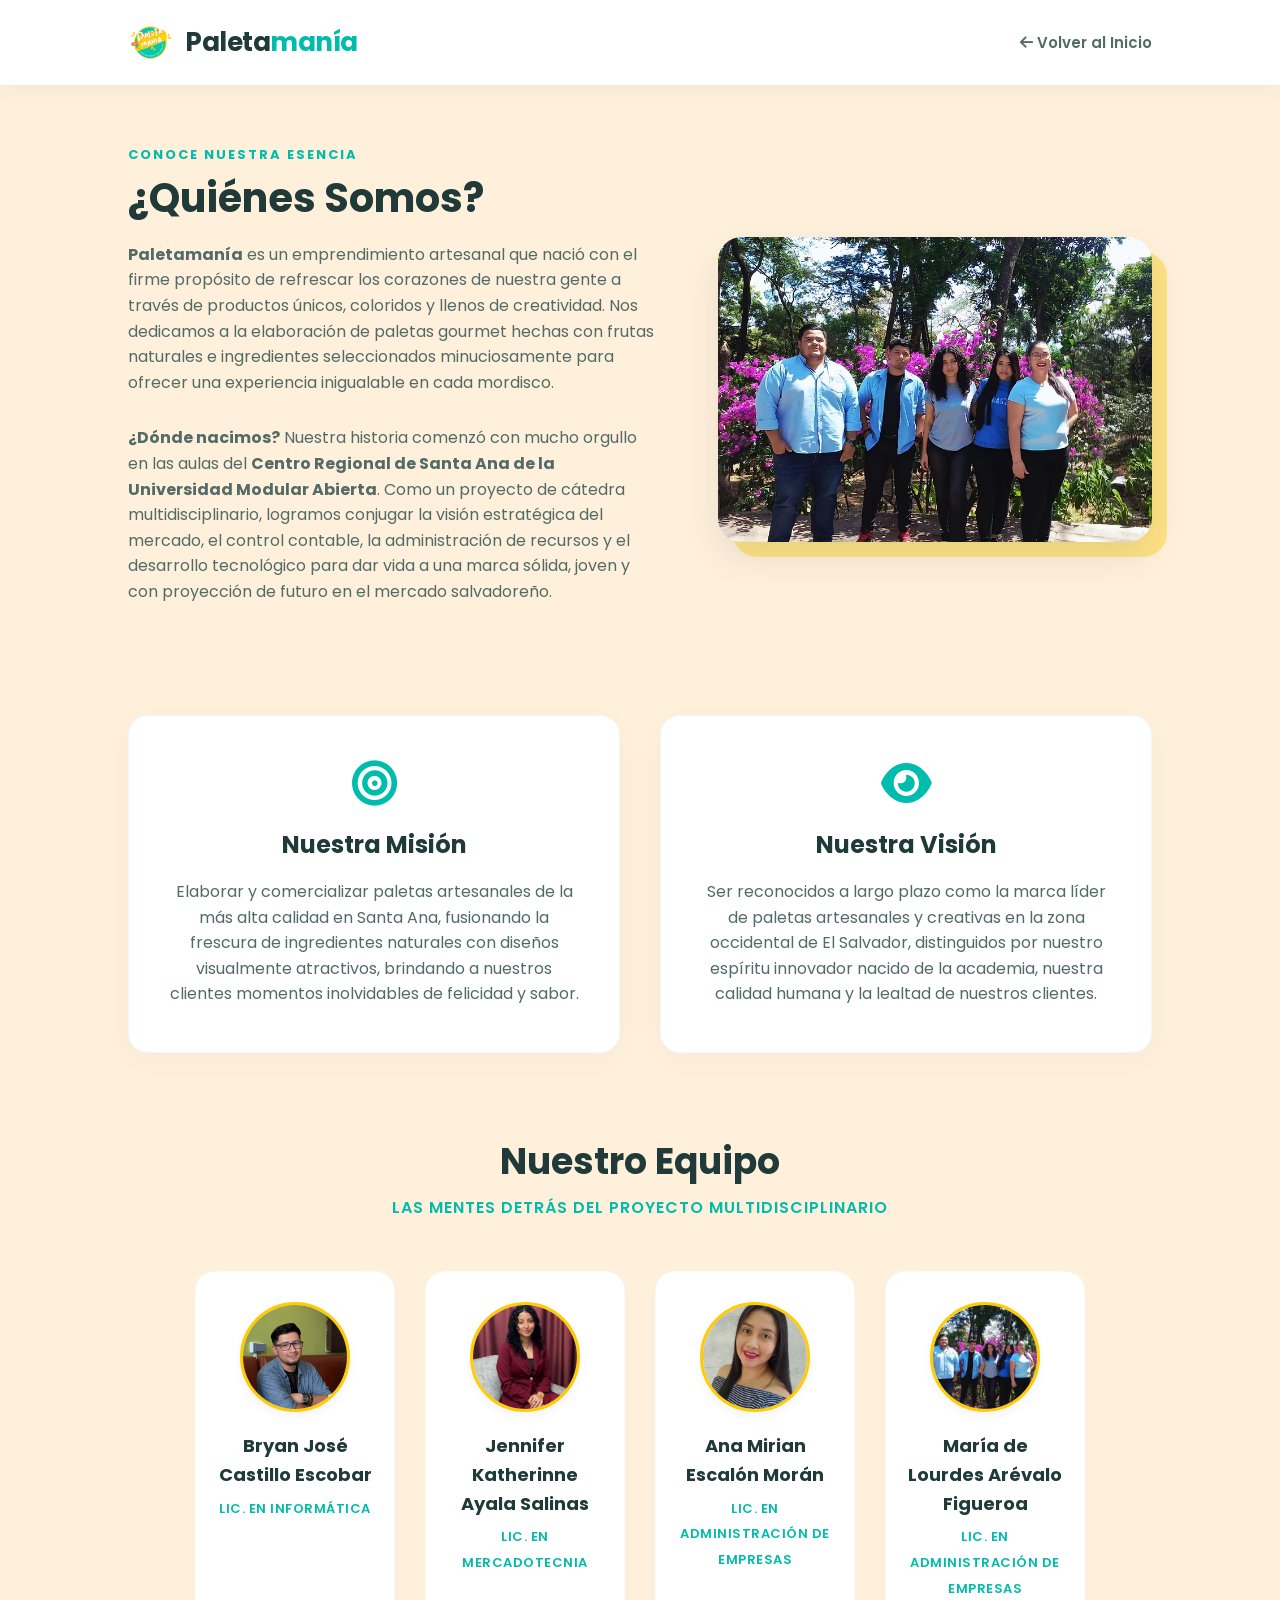
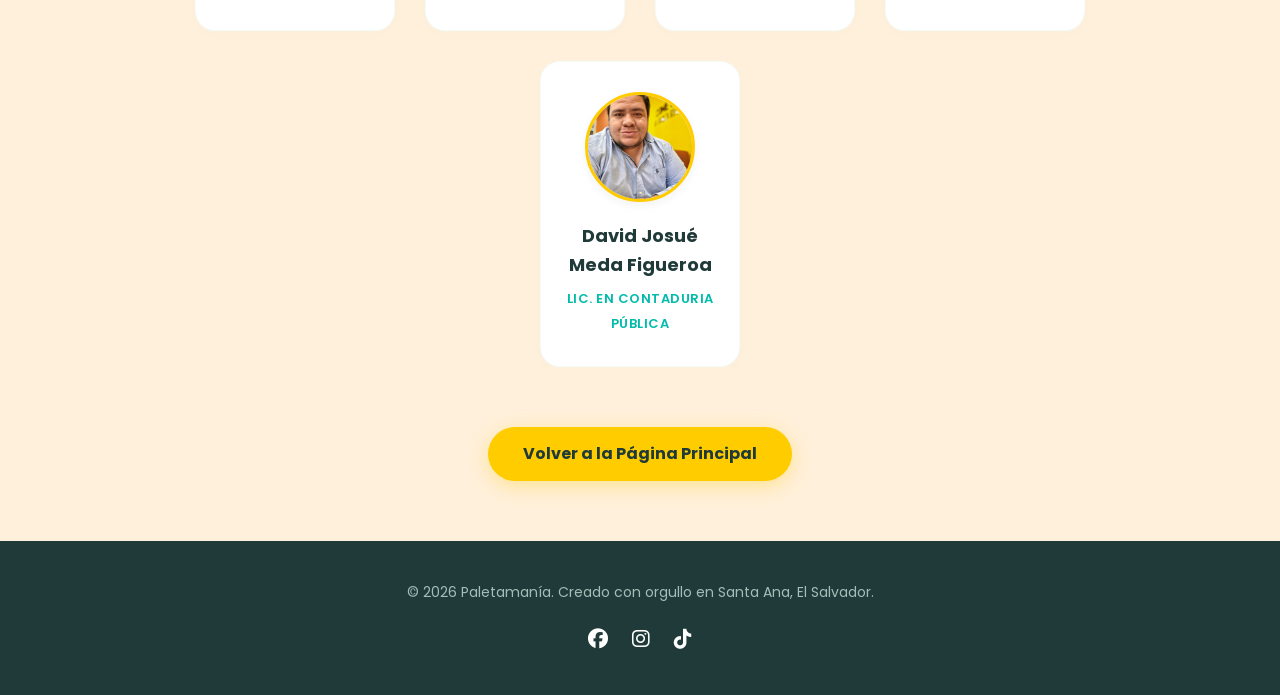
==== commit bb004eb2: "Update nosotros.html" ====
--- a/nosotros.html
+++ b/nosotros.html
@@ -211,7 +211,7 @@
 
                 <div class="tarjeta-miembro">
                     <div class="avatar-miembro">
-                       <img srcmultidKat.jpg" alt="Nombre Miembro 2">
+                       <img src="img/Kat.jpg" alt="Nombre Miembro 2">
                     </div>
                     <h4>Jennifer Katherinne Ayala Salinas</h4>
                     <span>Lic. en Mercadotecnia</span>
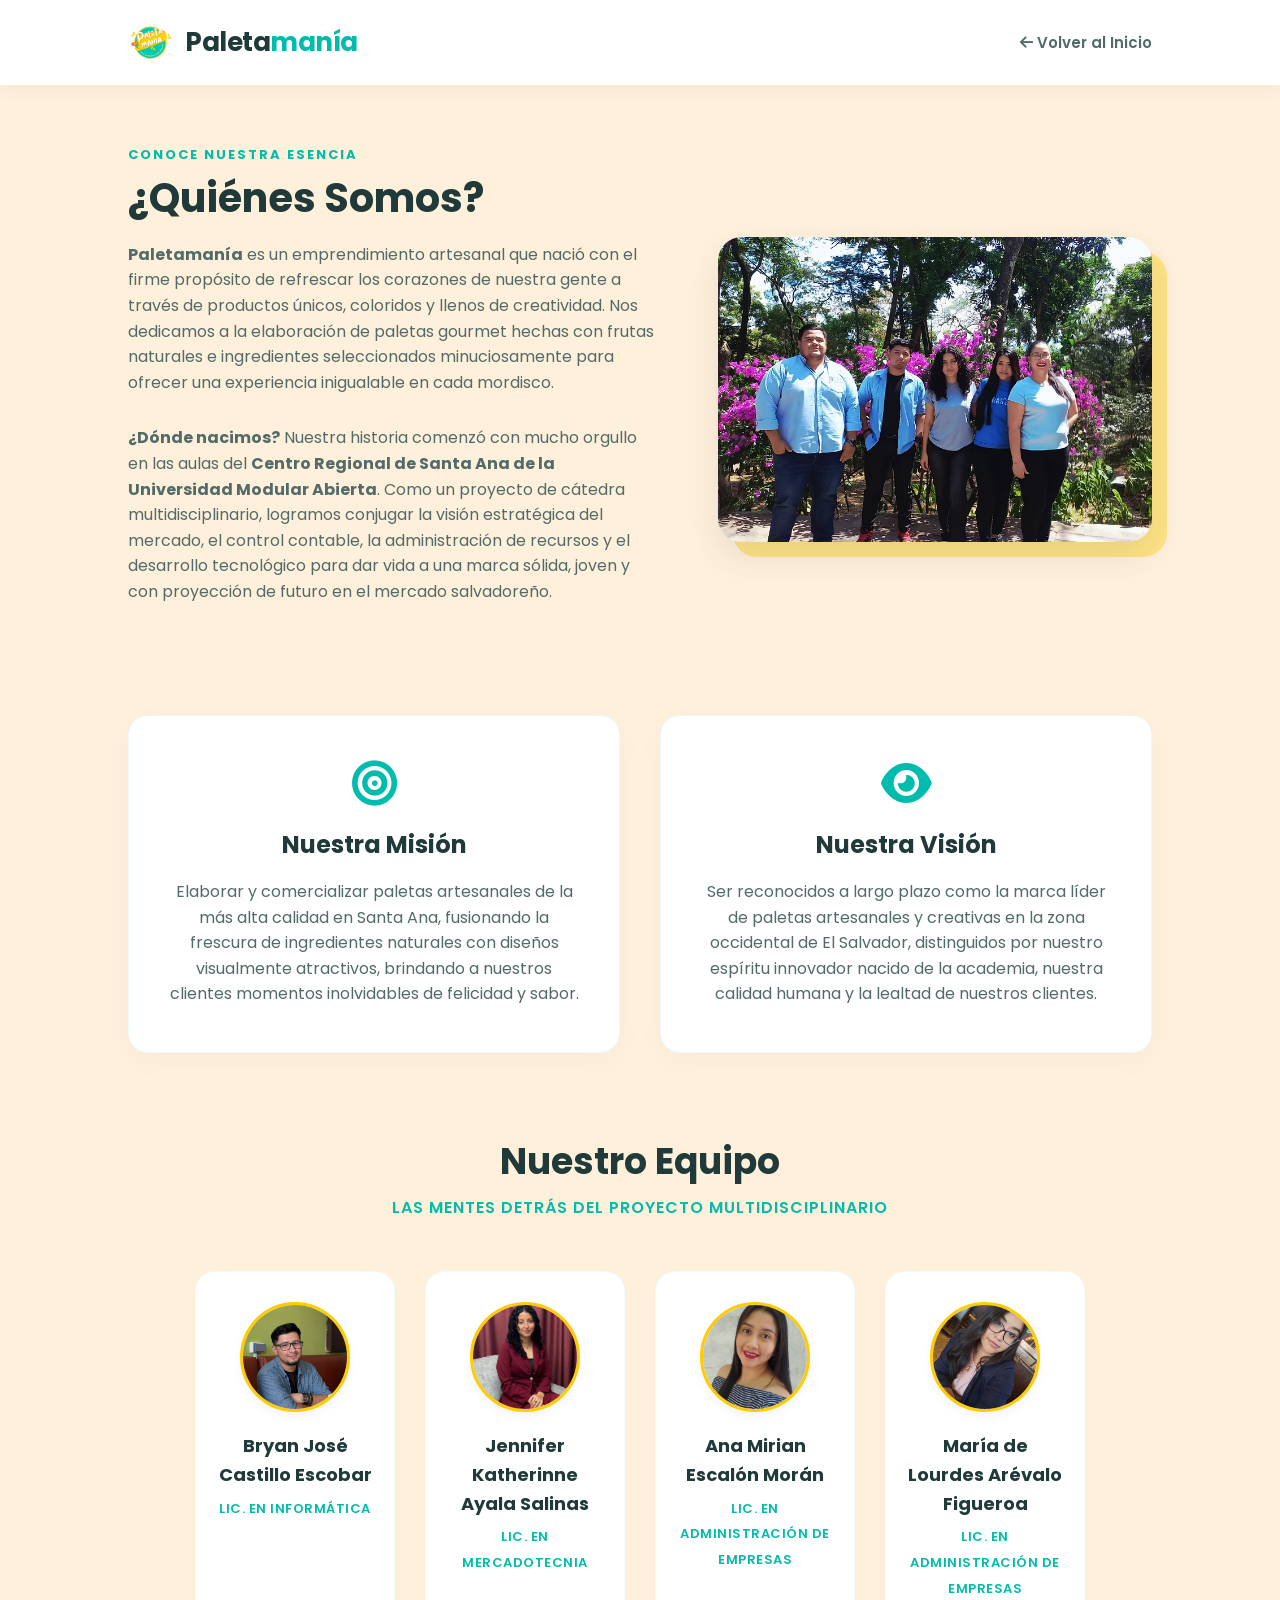
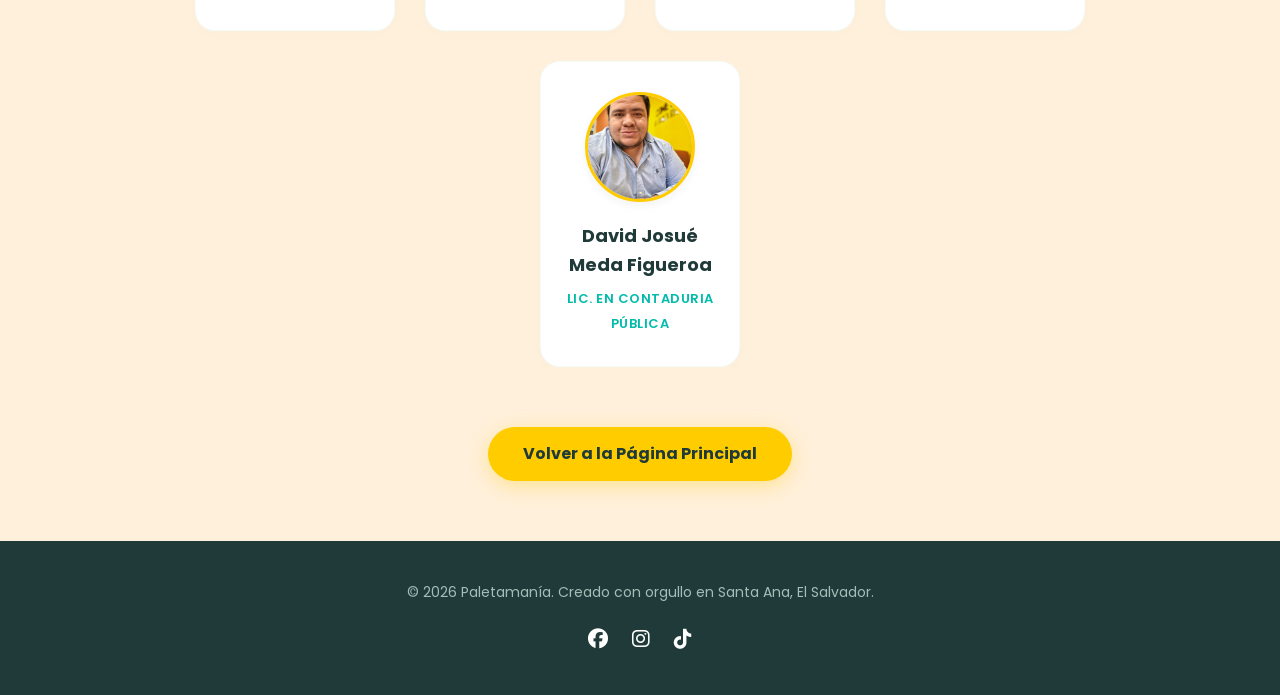
==== commit f1d2db99: "Update nosotros.html" ====
--- a/nosotros.html
+++ b/nosotros.html
@@ -227,7 +227,7 @@
 
                 <div class="tarjeta-miembro">
                     <div class="avatar-miembro">
-                      <img src="img/grupo.png" alt="Nombre Miembro 4">
+                      <img src="img/lourdes.jpg" alt="Nombre Miembro 4">
                     </div>
                     <h4>María de Lourdes Arévalo Figueroa</h4>
                     <span>Lic. en Administración de empresas</span>
